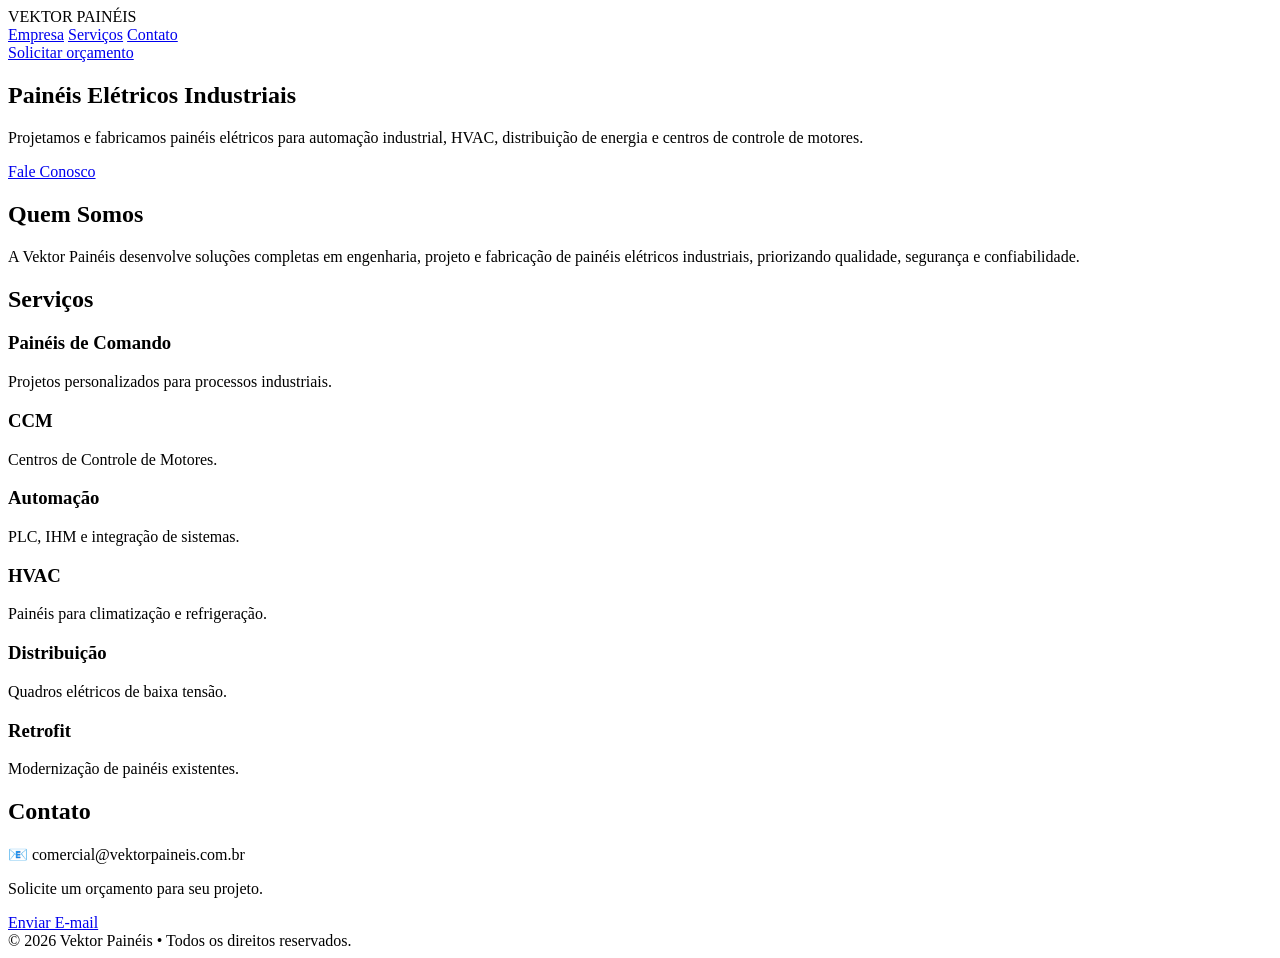
==== index.html @ 5d164abf "Rename index.html.html to index.html" ====
<!DOCTYPE html>
<html lang="pt-BR">
<head>
<meta charset="UTF-8">
<meta name="viewport" content="width=device-width, initial-scale=1.0">
<title>Vektor Painéis | Painéis Elétricos Industriais</title>

<link rel="stylesheet" href="style.css">
<link rel="preconnect" href="https://fonts.googleapis.com">
<link rel="preconnect" href="https://fonts.gstatic.com" crossorigin>
<link href="https://fonts.googleapis.com/css2?family=Poppins:wght@300;400;600;700&display=swap" rel="stylesheet">
</head>

<body>

<header>

<div class="logo">
VEKTOR <span>PAINÉIS</span>
</div>

<nav>

<a href="#sobre">Empresa</a>
<a href="#servicos">Serviços</a>
<a href="#contato">Contato</a>

</nav>

<a class="btn" href="#contato">Solicitar orçamento</a>

</header>

<section class="hero">

<div class="hero-text">

<h1>Painéis Elétricos Industriais</h1>

<p>
Projetamos e fabricamos painéis elétricos para automação industrial,
HVAC, distribuição de energia e centros de controle de motores.
</p>

<a href="#contato" class="btn">Fale Conosco</a>

</div>

</section>

<section id="sobre">

<h2>Quem Somos</h2>

<p>

A Vektor Painéis desenvolve soluções completas em engenharia,
projeto e fabricação de painéis elétricos industriais,
priorizando qualidade, segurança e confiabilidade.

</p>

</section>

<section id="servicos">

<h2>Serviços</h2>

<div class="cards">

<div class="card">
<h3>Painéis de Comando</h3>
<p>Projetos personalizados para processos industriais.</p>
</div>

<div class="card">
<h3>CCM</h3>
<p>Centros de Controle de Motores.</p>
</div>

<div class="card">
<h3>Automação</h3>
<p>PLC, IHM e integração de sistemas.</p>
</div>

<div class="card">
<h3>HVAC</h3>
<p>Painéis para climatização e refrigeração.</p>
</div>

<div class="card">
<h3>Distribuição</h3>
<p>Quadros elétricos de baixa tensão.</p>
</div>

<div class="card">
<h3>Retrofit</h3>
<p>Modernização de painéis existentes.</p>
</div>

</div>

</section>

<section id="contato">

<h2>Contato</h2>

<p>

📧 comercial@vektorpaineis.com.br

</p>

<p>

Solicite um orçamento para seu projeto.

</p>

<a class="btn" href="mailto:comercial@vektorpaineis.com.br">

Enviar E-mail

</a>

</section>

<footer>

© 2026 Vektor Painéis • Todos os direitos reservados.

</footer>

<script src="script.js"></script>

</body>
</html>
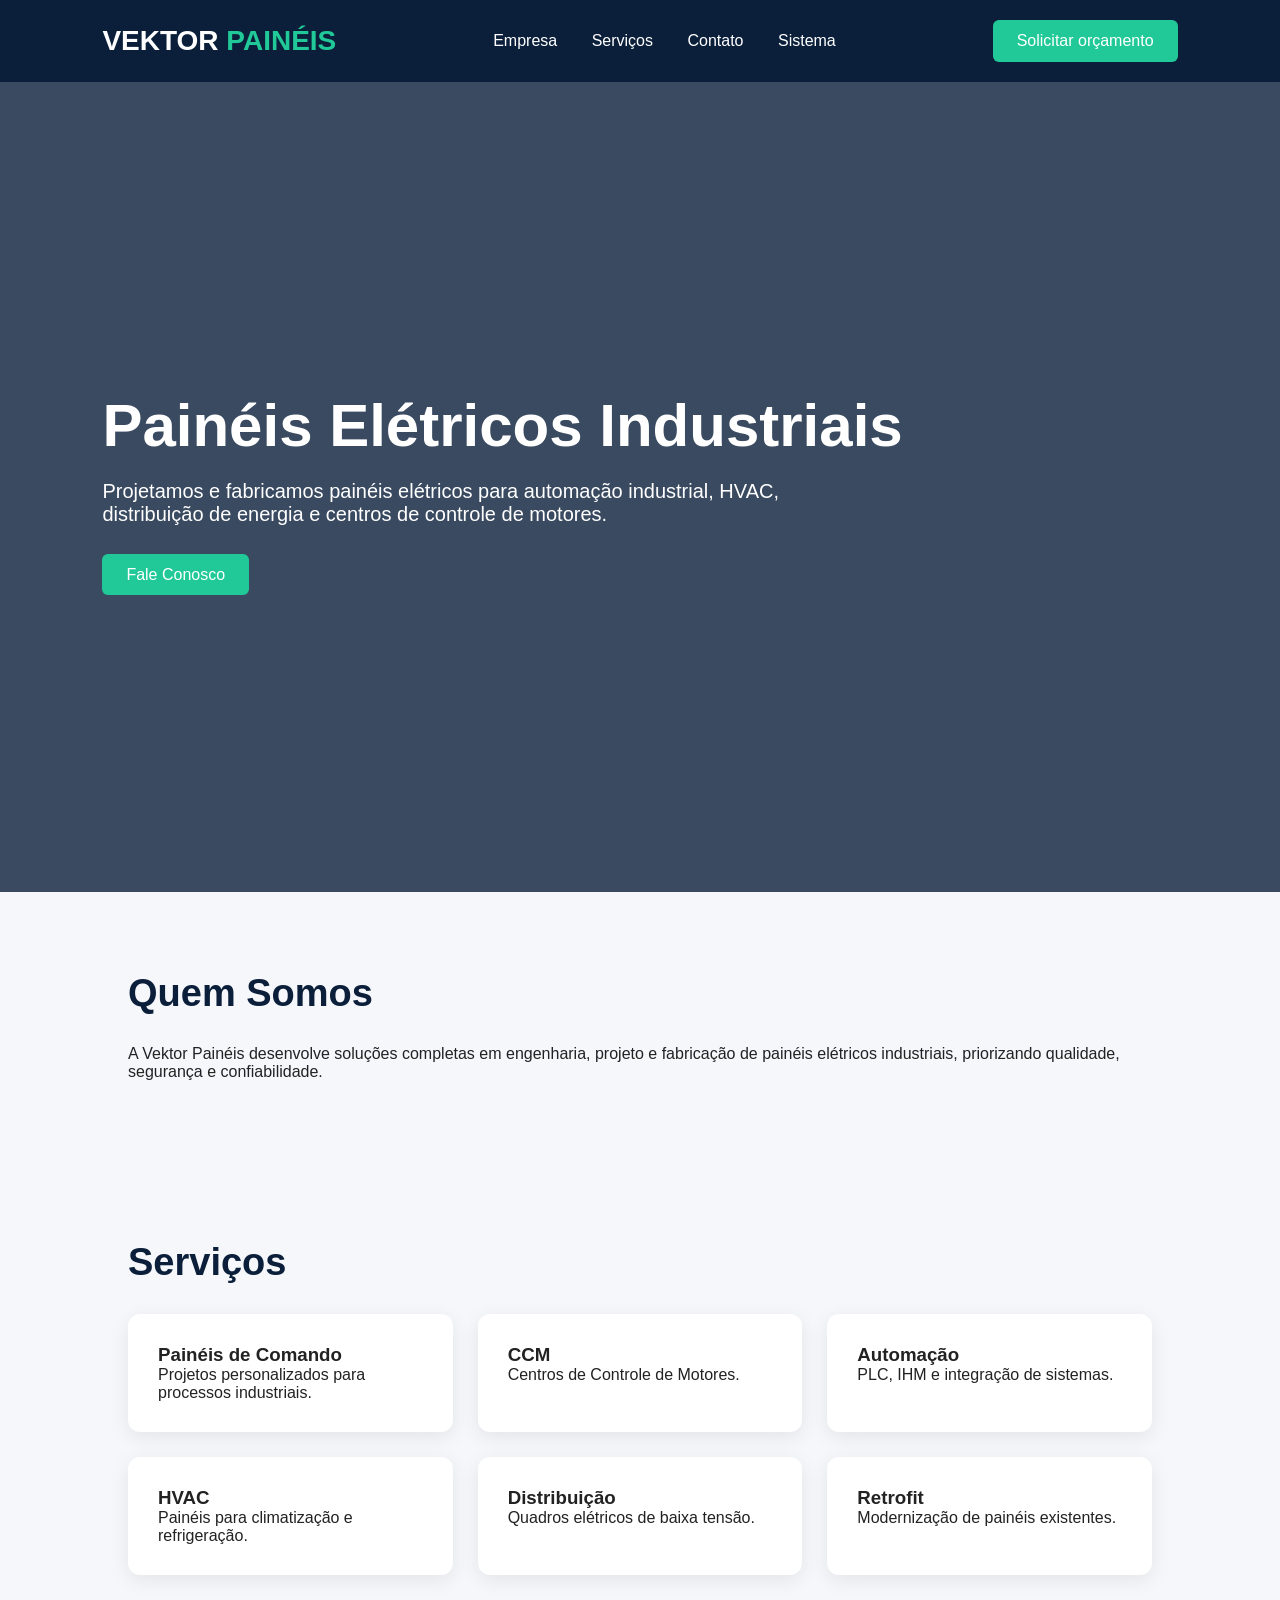
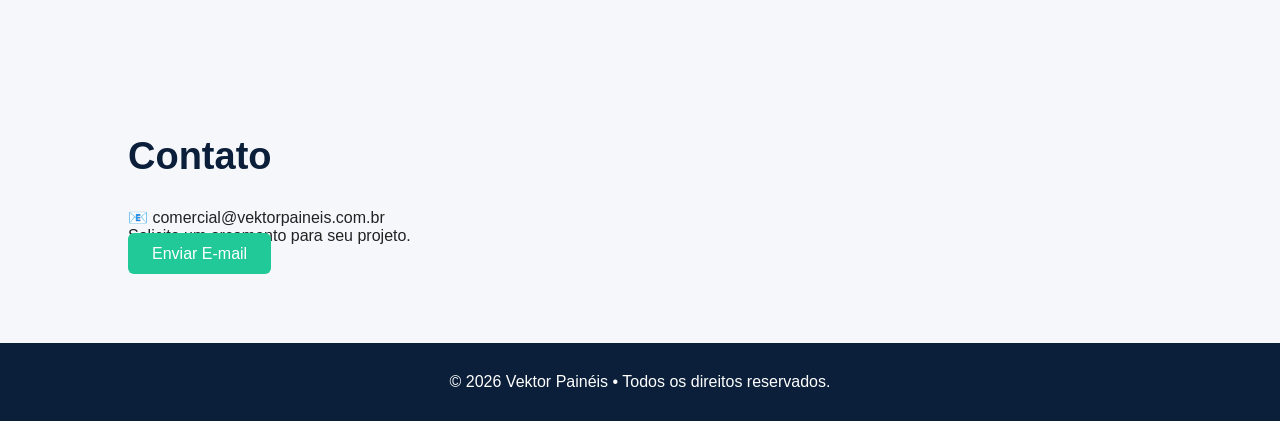
==== commit f0dabcf5: "Update index.html" ====
--- a/index.html
+++ b/index.html
@@ -1,17 +1,24 @@
 <!DOCTYPE html>
 <html lang="pt-BR">
+
 <head>
 <meta charset="UTF-8">
 <meta name="viewport" content="width=device-width, initial-scale=1.0">
+
 <title>Vektor Painéis | Painéis Elétricos Industriais</title>
 
 <link rel="stylesheet" href="style.css">
+
 <link rel="preconnect" href="https://fonts.googleapis.com">
 <link rel="preconnect" href="https://fonts.gstatic.com" crossorigin>
+
 <link href="https://fonts.googleapis.com/css2?family=Poppins:wght@300;400;600;700&display=swap" rel="stylesheet">
+
 </head>
 
+
 <body>
+
 
 <header>
 
@@ -19,38 +26,68 @@
 VEKTOR <span>PAINÉIS</span>
 </div>
 
+
 <nav>
 
 <a href="#sobre">Empresa</a>
+
 <a href="#servicos">Serviços</a>
+
 <a href="#contato">Contato</a>
 
+<a href="sistema/login.html">Sistema</a>
+
 </nav>
 
-<a class="btn" href="#contato">Solicitar orçamento</a>
+
+<a class="btn" href="#contato">
+Solicitar orçamento
+</a>
+
 
 </header>
 
+
+
+
 <section class="hero">
 
+
 <div class="hero-text">
 
-<h1>Painéis Elétricos Industriais</h1>
+
+<h1>
+Painéis Elétricos Industriais
+</h1>
+
 
 <p>
 Projetamos e fabricamos painéis elétricos para automação industrial,
 HVAC, distribuição de energia e centros de controle de motores.
 </p>
 
-<a href="#contato" class="btn">Fale Conosco</a>
-
-</div>
-
-</section>
+
+<a href="#contato" class="btn">
+Fale Conosco
+</a>
+
+
+</div>
+
+
+</section>
+
+
+
+
 
 <section id="sobre">
 
-<h2>Quem Somos</h2>
+
+<h2>
+Quem Somos
+</h2>
+
 
 <p>
 
@@ -60,63 +97,142 @@
 
 </p>
 
-</section>
+
+</section>
+
+
+
+
 
 <section id="servicos">
 
-<h2>Serviços</h2>
+
+<h2>
+Serviços
+</h2>
+
+
 
 <div class="cards">
 
-<div class="card">
-<h3>Painéis de Comando</h3>
-<p>Projetos personalizados para processos industriais.</p>
-</div>
-
-<div class="card">
-<h3>CCM</h3>
-<p>Centros de Controle de Motores.</p>
-</div>
-
-<div class="card">
-<h3>Automação</h3>
-<p>PLC, IHM e integração de sistemas.</p>
-</div>
-
-<div class="card">
-<h3>HVAC</h3>
-<p>Painéis para climatização e refrigeração.</p>
-</div>
-
-<div class="card">
-<h3>Distribuição</h3>
-<p>Quadros elétricos de baixa tensão.</p>
-</div>
-
-<div class="card">
-<h3>Retrofit</h3>
-<p>Modernização de painéis existentes.</p>
-</div>
-
-</div>
-
-</section>
+
+
+<div class="card">
+
+<h3>
+Painéis de Comando
+</h3>
+
+<p>
+Projetos personalizados para processos industriais.
+</p>
+
+</div>
+
+
+
+
+<div class="card">
+
+<h3>
+CCM
+</h3>
+
+<p>
+Centros de Controle de Motores.
+</p>
+
+</div>
+
+
+
+
+<div class="card">
+
+<h3>
+Automação
+</h3>
+
+<p>
+PLC, IHM e integração de sistemas.
+</p>
+
+</div>
+
+
+
+
+<div class="card">
+
+<h3>
+HVAC
+</h3>
+
+<p>
+Painéis para climatização e refrigeração.
+</p>
+
+</div>
+
+
+
+
+<div class="card">
+
+<h3>
+Distribuição
+</h3>
+
+<p>
+Quadros elétricos de baixa tensão.
+</p>
+
+</div>
+
+
+
+
+<div class="card">
+
+<h3>
+Retrofit
+</h3>
+
+<p>
+Modernização de painéis existentes.
+</p>
+
+</div>
+
+
+
+</div>
+
+
+</section>
+
+
+
+
 
 <section id="contato">
 
-<h2>Contato</h2>
-
-<p>
-
+
+<h2>
+Contato
+</h2>
+
+
+<p>
 📧 comercial@vektorpaineis.com.br
-
-</p>
-
-<p>
-
+</p>
+
+
+<p>
 Solicite um orçamento para seu projeto.
-
-</p>
+</p>
+
+
 
 <a class="btn" href="mailto:comercial@vektorpaineis.com.br">
 
@@ -124,7 +240,12 @@
 
 </a>
 
-</section>
+
+</section>
+
+
+
+
 
 <footer>
 
@@ -132,7 +253,11 @@
 
 </footer>
 
+
+
 <script src="script.js"></script>
 
+
 </body>
+
 </html>
--- a/style.css
+++ b/style.css
@@ -0,0 +1,103 @@
+*{
+margin:0;
+padding:0;
+box-sizing:border-box;
+font-family:Poppins,sans-serif;
+}
+
+body{
+background:#f5f7fa;
+color:#222;
+}
+
+header{
+display:flex;
+justify-content:space-between;
+align-items:center;
+padding:20px 8%;
+background:#0B1F3A;
+position:sticky;
+top:0;
+}
+
+.logo{
+color:white;
+font-size:28px;
+font-weight:700;
+}
+
+.logo span{
+color:#20c997;
+}
+
+nav a{
+color:white;
+margin:0 15px;
+text-decoration:none;
+}
+
+.btn{
+background:#20c997;
+color:white;
+padding:12px 24px;
+border-radius:6px;
+text-decoration:none;
+}
+
+.hero{
+height:90vh;
+display:flex;
+align-items:center;
+padding:8%;
+background:linear-gradient(rgba(11,31,58,.8),rgba(11,31,58,.8)),
+url("https://images.unsplash.com/photo-1581092160607-ee22731d8d3d?auto=format&fit=crop&w=1600&q=80");
+background-size:cover;
+background-position:center;
+color:white;
+}
+
+.hero h1{
+font-size:60px;
+margin-bottom:20px;
+}
+
+.hero p{
+font-size:20px;
+max-width:700px;
+margin-bottom:40px;
+}
+
+section{
+padding:80px 10%;
+}
+
+h2{
+font-size:38px;
+margin-bottom:30px;
+color:#0B1F3A;
+}
+
+.cards{
+display:grid;
+grid-template-columns:repeat(auto-fit,minmax(260px,1fr));
+gap:25px;
+}
+
+.card{
+background:white;
+padding:30px;
+border-radius:12px;
+box-shadow:0 5px 20px rgba(0,0,0,.08);
+transition:.3s;
+}
+
+.card:hover{
+transform:translateY(-8px);
+}
+
+footer{
+background:#0B1F3A;
+color:white;
+padding:30px;
+text-align:center;
+}
